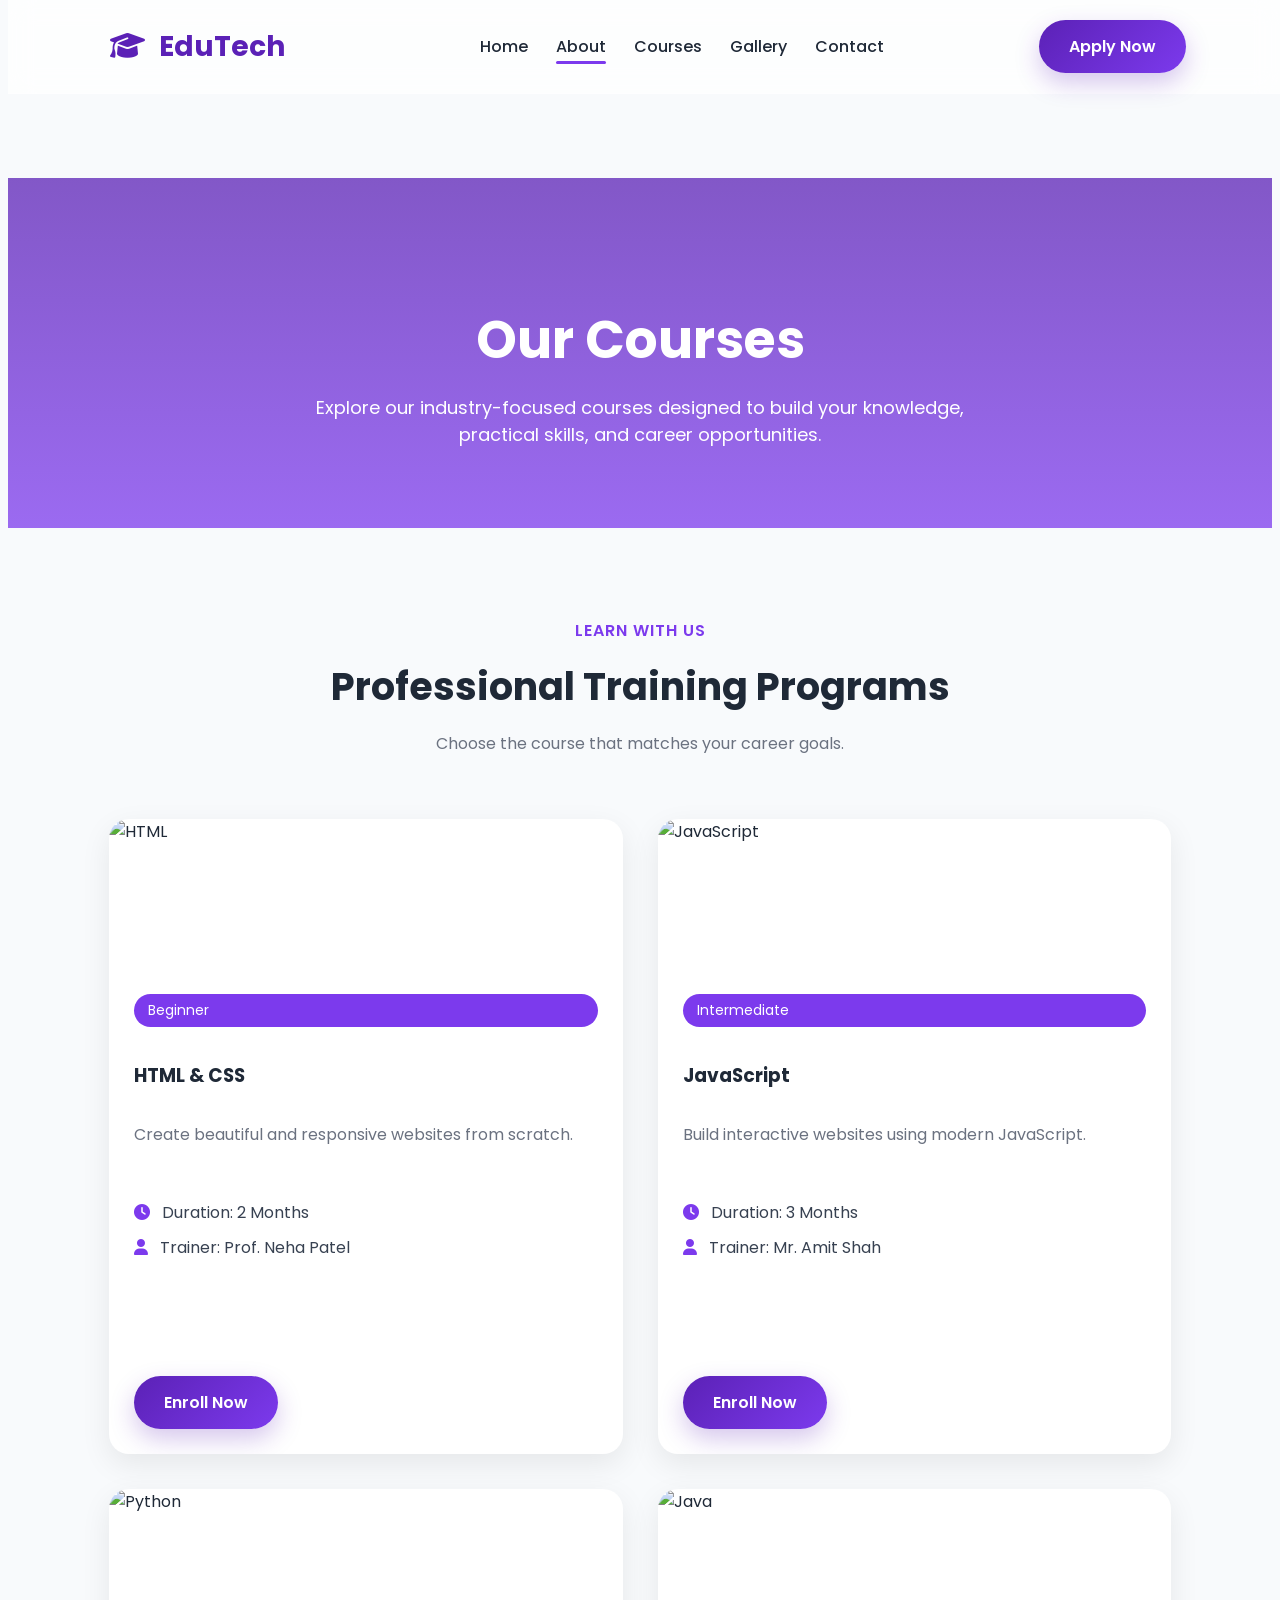
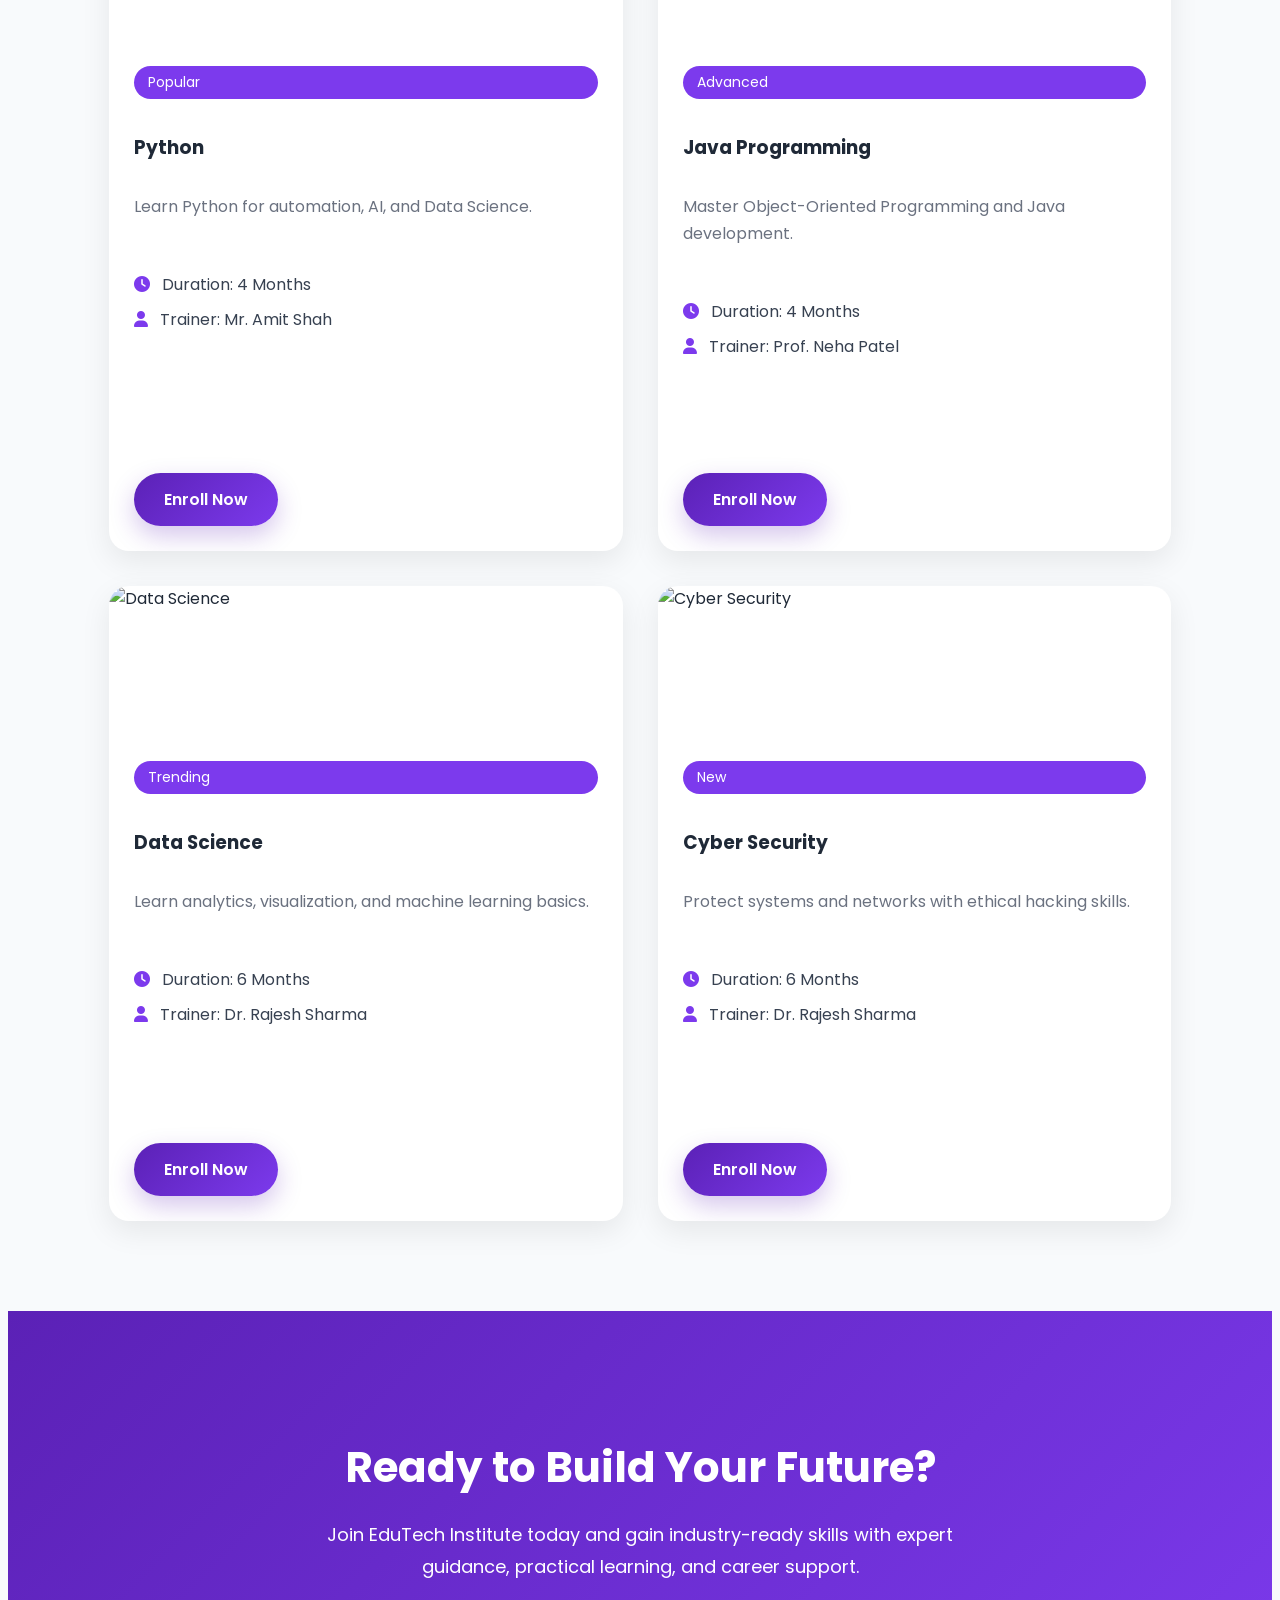
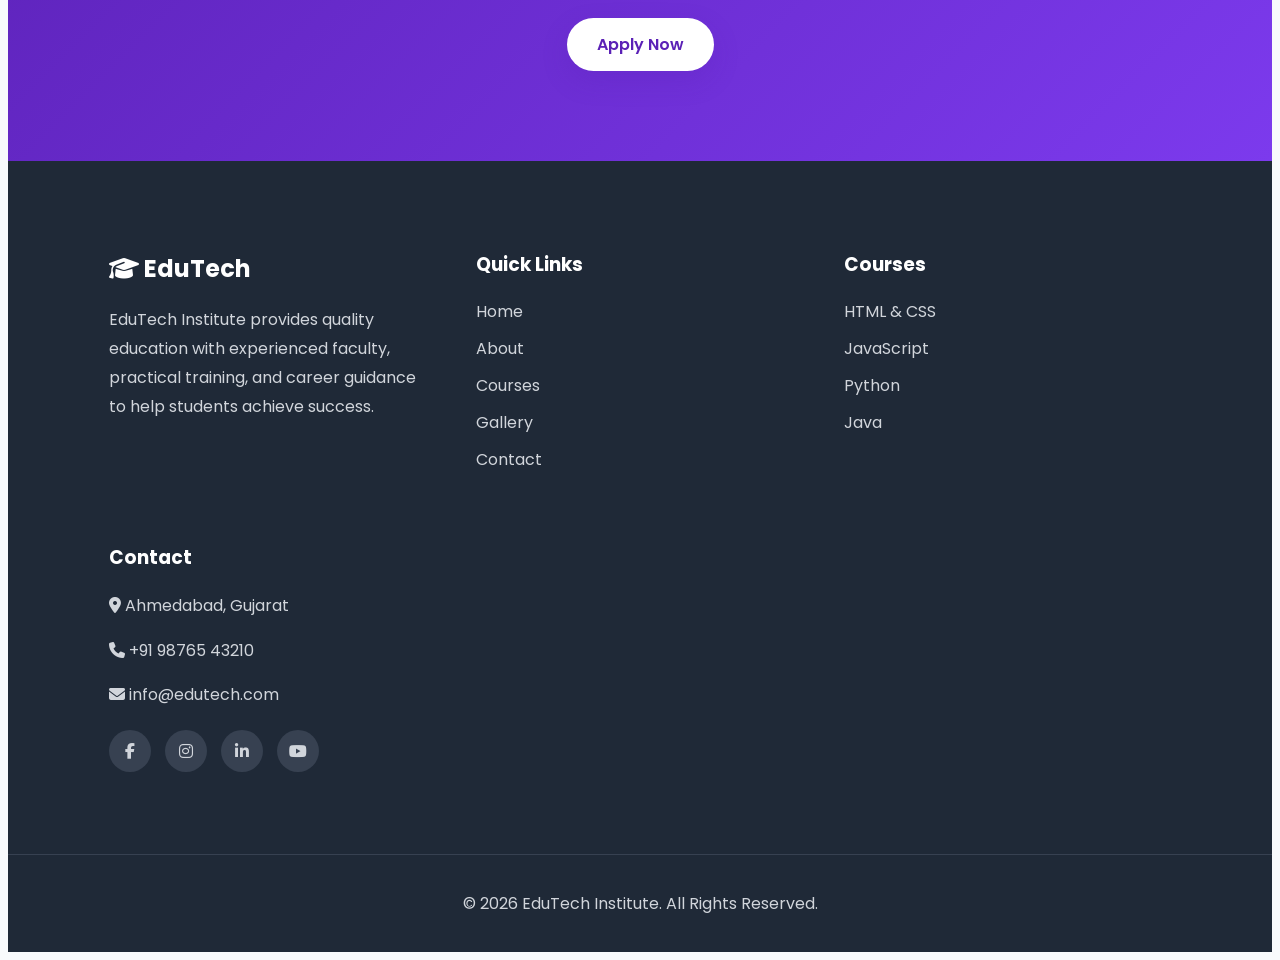
==== courses.html @ 374a86cc "Add files via upload" ====
<!DOCTYPE html>
<html lang="en">

<head>

    <meta charset="UTF-8">

    <meta name="viewport" content="width=device-width, initial-scale=1.0">

    <title>About | EduTech Institute</title>

	<link rel="icon" href="images/logo.png">

    <link rel="stylesheet" href="style.css">

    <link href="https://fonts.googleapis.com/css2?family=Poppins:wght@300;400;500;600;700&display=swap" rel="stylesheet">

    <link rel="stylesheet"
        href="https://cdnjs.cloudflare.com/ajax/libs/font-awesome/6.6.0/css/all.min.css">

</head>

<body>
<!--================ PRELOADER =================-->

<div id="preloader">

    <div class="loader"></div>

</div>

<!--================ NAVBAR ================-->

<header>

    <nav class="navbar">

    <div class="logo">
        <i class="fa-solid fa-graduation-cap"></i>
        EduTech
    </div>

    <div class="menu-toggle" id="menu-toggle">
        <i class="fa-solid fa-bars"></i>
    </div>

    <ul class="nav-links" id="nav-links">

            <li><a href="index.html">Home</a></li>

            <li><a class="active" href="about.html">About</a></li>

            <li><a href="courses.html">Courses</a></li>

            <li><a href="gallery.html">Gallery</a></li>

            <li><a href="contact.html">Contact</a></li>

        </ul>

        <a href="contact.html" class="btn">Apply Now</a>

    </nav>

</header>
<!--================ COURSES HERO ================-->

<section class="page-hero">

    <div class="page-hero-content">

        <h1>Our Courses</h1>

        <p>
            Explore our industry-focused courses designed to build your knowledge,
            practical skills, and career opportunities.
        </p>

    </div>

</section>
<!--================ COURSES =================-->

<section class="courses-page">

    <div class="section-title">

        <span>Learn With Us</span>

        <h2>Professional Training Programs</h2>

        <p>
            Choose the course that matches your career goals.
        </p>

    </div>

    <div class="course-grid">

        <div class="course-box">

            <img src="img/html&css.jfif" alt="HTML">

            <div class="course-details">

                <span class="badge">Beginner</span>

                <h3>HTML & CSS</h3>

                <p>Create beautiful and responsive websites from scratch.</p>

                <ul>

                    <li><i class="fa-solid fa-clock"></i> Duration: 2 Months</li>

                    <li><i class="fa-solid fa-user"></i> Trainer: Prof. Neha Patel</li>

                </ul>

                <a href="contact.html" class="btn">Enroll Now</a>

            </div>

        </div>

        <div class="course-box">

            <img src="img/javascript.jfif" alt="JavaScript">

            <div class="course-details">

                <span class="badge">Intermediate</span>

                <h3>JavaScript</h3>

                <p>Build interactive websites using modern JavaScript.</p>

                <ul>

                    <li><i class="fa-solid fa-clock"></i> Duration: 3 Months</li>

                    <li><i class="fa-solid fa-user"></i> Trainer: Mr. Amit Shah</li>

                </ul>

                <a href="contact.html" class="btn">Enroll Now</a>

            </div>

        </div>

        <div class="course-box">

            <img src="img/python.jfif" alt="Python">

            <div class="course-details">

                <span class="badge">Popular</span>

                <h3>Python</h3>

                <p>Learn Python for automation, AI, and Data Science.</p>

                <ul>

                    <li><i class="fa-solid fa-clock"></i> Duration: 4 Months</li>

                    <li><i class="fa-solid fa-user"></i> Trainer: Mr. Amit Shah</li>

                </ul>

                <a href="contact.html" class="btn">Enroll Now</a>

            </div>

        </div>

        <div class="course-box">

            <img src="img/java.jfif" alt="Java">

            <div class="course-details">

                <span class="badge">Advanced</span>

                <h3>Java Programming</h3>

                <p>Master Object-Oriented Programming and Java development.</p>

                <ul>

                    <li><i class="fa-solid fa-clock"></i> Duration: 4 Months</li>

                    <li><i class="fa-solid fa-user"></i> Trainer: Prof. Neha Patel</li>

                </ul>

                <a href="contact.html" class="btn">Enroll Now</a>

            </div>

        </div>

        <div class="course-box">

            <img src="img/data science.jfif" alt="Data Science">

            <div class="course-details">

                <span class="badge">Trending</span>

                <h3>Data Science</h3>

                <p>Learn analytics, visualization, and machine learning basics.</p>

                <ul>

                    <li><i class="fa-solid fa-clock"></i> Duration: 6 Months</li>

                    <li><i class="fa-solid fa-user"></i> Trainer: Dr. Rajesh Sharma</li>

                </ul>

                <a href="contact.html" class="btn">Enroll Now</a>

            </div>

        </div>

        <div class="course-box">

            <img src="img/cybersecurity.jfif" alt="Cyber Security">

            <div class="course-details">

                <span class="badge">New</span>

                <h3>Cyber Security</h3>

                <p>Protect systems and networks with ethical hacking skills.</p>

                <ul>

                    <li><i class="fa-solid fa-clock"></i> Duration: 6 Months</li>

                    <li><i class="fa-solid fa-user"></i> Trainer: Dr. Rajesh Sharma</li>

                </ul>

                <a href="contact.html" class="btn">Enroll Now</a>

            </div>

        </div>

    </div>

</section>
<!-- ================= CALL TO ACTION ================= -->

<section class="cta fade-up">
		
    <div class="cta-content">

        <h2>Ready to Build Your Future?</h2>

        <p>
            Join EduTech Institute today and gain industry-ready skills with expert guidance,
            practical learning, and career support.
        </p>

        <a href="contact.html" class="btn">Apply Now</a>

    </div>

</section>
<!-- ================= FOOTER ================= -->

<footer>

    <div class="footer-container">

        <div class="footer-box">

            <h2><i class="fa-solid fa-graduation-cap"></i> EduTech</h2>

            <p>
                EduTech Institute provides quality education with experienced faculty,
                practical training, and career guidance to help students achieve success.
            </p>

        </div>

        <div class="footer-box">

            <h3>Quick Links</h3>

            <a href="index.html">Home</a>
            <a href="about.html">About</a>
            <a href="courses.html">Courses</a>
            <a href="gallery.html">Gallery</a>
            <a href="contact.html">Contact</a>

        </div>

        <div class="footer-box">

            <h3>Courses</h3>

            <a href="#">HTML & CSS</a>
            <a href="#">JavaScript</a>
            <a href="#">Python</a>
            <a href="#">Java</a>

        </div>

        <div class="footer-box">

            <h3>Contact</h3>

            <p><i class="fa-solid fa-location-dot"></i> Ahmedabad, Gujarat</p>

            <p><i class="fa-solid fa-phone"></i> +91 98765 43210</p>

            <p><i class="fa-solid fa-envelope"></i> info@edutech.com</p>

            <div class="social-icons">

                <a href="#"><i class="fab fa-facebook-f"></i></a>

                <a href="#"><i class="fab fa-instagram"></i></a>

                <a href="#"><i class="fab fa-linkedin-in"></i></a>

                <a href="#"><i class="fab fa-youtube"></i></a>

            </div>

        </div>

    </div>

    <div class="footer-bottom">

       <p>

© <span id="year"></span> EduTech Institute. All Rights Reserved.

</p>
    </div>

</footer>
<button id="topBtn" title="Go to Top">
    <i class="fa-solid fa-arrow-up"></i>
</button>

<script src="script.js"></script>
</body>

</html>
---- style.css ----
html{
    scroll-behavior:smooth;
}
::selection{
    background:#7C3AED;
    color:#fff;
}
body{
    font-family:'Poppins',sans-serif;
    background:#F8FAFC;
    color:#1F2937;
    overflow-x:hidden;
    padding-top:90px; /* important for fixed navbar */
}
/* ================= NAVBAR ================= */

header{
    position:fixed;
    top:0;
    width:100%;
    z-index:1000;
    backdrop-filter:blur(12px);
    background:rgba(255,255,255,.75);
    border-bottom:1px solid rgba(255,255,255,.25);
}

.navbar{
    display:flex;
    justify-content:space-between;
    align-items:center;
    padding:18px 8%;
}

.logo{
    font-size:28px;
    font-weight:700;
    color:#5B21B6;
}

.logo i{
    margin-right:8px;
}

.nav-links{
    display:flex;
    gap:28px;
    list-style:none;
}

.nav-links a{
    text-decoration:none;
    color:#1F2937;
    font-weight:500;
    position:relative;
    transition:.3s;
}

.nav-links a::after{
    content:'';
    position:absolute;
    left:0;
    bottom:-6px;
    width:0;
    height:3px;
    background:#7C3AED;
    border-radius:10px;
    transition:.3s;
}

.nav-links a:hover::after,
.nav-links a.active::after{
    width:100%;
}

.nav-links a:hover{
    color:#7C3AED;
}
/*================ HERO =================*/

.hero{

    display:flex;

    align-items:center;

    justify-content:space-between;

    gap:60px;

    padding:80px 8%;

    min-height:90vh;

    background:linear-gradient(135deg,#F8F5FF,#EEF2FF);

}

.hero-text{

    flex:1;

}

.tag{

    display:inline-block;

    color:#7C3AED;

    font-weight:600;

    margin-bottom:20px;

    font-size:18px;

}

.hero-text h1{

    font-size:58px;

    line-height:1.2;

    color:#1F2937;

    margin-bottom:25px;

}

.hero-text p{

    font-size:18px;

    color:#6B7280;

    line-height:1.8;

    margin-bottom:35px;

}

.hero-buttons{

    display:flex;

    gap:20px;

}

.hero-image{

    flex:1;

    display:flex;

    justify-content:center;

}

.hero-image img{

    width:100%;

    max-width:550px;

    border-radius:25px;

    box-shadow:0 20px 40px rgba(0,0,0,.15);

    animation:float 4s ease-in-out infinite;

}

@keyframes float{

0%,100%{

transform:translateY(0);

}

50%{

transform:translateY(-15px);

}

}
/* ================= FEATURES ================= */

.features{
    padding:90px 8%;
    background:#F8FAFC;
}

.section-title{
    text-align:center;
    margin-bottom:60px;
}

.section-title span{
    color:#7C3AED;
    font-weight:600;
    letter-spacing:1px;
    text-transform:uppercase;
}

.section-title h2{
    margin:15px 0;
    font-size:38px;
    color:#1F2937;
}

.section-title p{
    max-width:650px;
    margin:auto;
    color:#6B7280;
    line-height:1.8;
}

.feature-container{
    display:grid;
    grid-template-columns:repeat(auto-fit,minmax(240px,1fr));
    gap:30px;
}

.feature-card{
    background:#fff;
    padding:35px 25px;
    border-radius:18px;
    text-align:center;
    box-shadow:0 10px 30px rgba(0,0,0,.08);
    transition:.4s;
}

.feature-card:hover{
    transform:translateY(-10px);
    box-shadow:0 18px 40px rgba(91,33,182,.18);
}

.feature-card i{
    font-size:50px;
    color:#7C3AED;
    margin-bottom:20px;
}

.feature-card h3{
    margin-bottom:15px;
    color:#1F2937;
}

.feature-card p{
    color:#6B7280;
    line-height:1.7;
}
/* ================= ABOUT PREVIEW ================= */

.about-preview{
    display:flex;
    align-items:center;
    justify-content:space-between;
    gap:60px;
    padding:90px 8%;
    background:#ffffff;
    flex-wrap:wrap;
}

.about-image{
    flex:1;
    min-width:300px;
}

.about-image img{
    width:100%;
    border-radius:20px;
    box-shadow:0 20px 40px rgba(0,0,0,.12);
    transition:.4s;
}

.about-image img:hover{
    transform:scale(1.03);
}

.about-content{
    flex:1;
    min-width:300px;
}

.about-content span{
    color:#7C3AED;
    font-weight:600;
    text-transform:uppercase;
}

.about-content h2{
    margin:15px 0 20px;
    font-size:38px;
    color:#1F2937;
}

.about-content p{
    color:#6B7280;
    line-height:1.8;
    margin-bottom:30px;
}

.about-boxes{
    display:flex;
    gap:20px;
    flex-wrap:wrap;
    margin-bottom:30px;
}

.about-box{
    background:#F8FAFC;
    padding:20px;
    border-radius:15px;
    text-align:center;
    flex:1;
    min-width:120px;
    transition:.3s;
}

.about-box:hover{
    background:#7C3AED;
    color:#fff;
    transform:translateY(-5px);
}

.about-box:hover p{
    color:#fff;
}

.about-box h3{
    font-size:28px;
    margin-bottom:8px;
    color:#5B21B6;
}

.about-box:hover h3{
    color:#fff;
}

.about-box p{
    margin:0;
    color:#6B7280;
}
/* ================= COURSES ================= */

.courses{
    padding:90px 8%;
    background:#F8FAFC;
}

.course-container{
    display:grid;
    grid-template-columns:repeat(auto-fit,minmax(320px,1fr));
    gap:30px;
}

.course-card{
    padding:25px;
    display:flex;
    flex-direction:column;
    height:100%;
    background:#fff;
    border-radius:20px;
    overflow:hidden;
    box-shadow:0 12px 30px rgba(0,0,0,.08);
    transition:.4s;
}

.course-card:hover{
    transform:translateY(-12px);
    box-shadow:0 20px 40px rgba(91,33,182,.20);
}

.course-card img{
    width:100%;
    height:220px;
    object-fit:cover;
    transition:.4s;
}

.course-card:hover img{
    transform:scale(1.08);
}

.course-content{
    padding:25px;
}

.course-content h3{
    color:#1F2937;
    margin-bottom:15px;
}

.course-content p{
    color:#6B7280;
    line-height:1.7;
    margin-bottom:20px;
}

.course-info{
    display:flex;
    justify-content:space-between;
    margin-bottom:20px;
    color:#7C3AED;
    font-weight:600;
}

.course-info i{
    margin-right:6px;
}
/* ================= ACHIEVEMENTS ================= */

.achievements{
    padding:90px 8%;
    background:linear-gradient(135deg,#5B21B6,#7C3AED);
    color:#fff;
}

.achievement-container{
    display:grid;
    grid-template-columns:repeat(auto-fit,minmax(220px,1fr));
    gap:30px;
    margin-top:50px;
}

.achievement-card{
    background:rgba(255,255,255,.12);
    backdrop-filter:blur(10px);
    border-radius:20px;
    padding:35px 20px;
    text-align:center;
    transition:.4s;
}

.achievement-card:hover{
    transform:translateY(-10px);
    background:rgba(255,255,255,.20);
}

.achievement-card i{
    font-size:50px;
    margin-bottom:20px;
    color:#FFD54F;
}

.achievement-card h2{
    font-size:42px;
    margin-bottom:10px;
}

.achievement-card p{
    font-size:17px;
    color:#f3f4f6;
}

/* Make section title white inside achievements */

.achievements .section-title h2,
.achievements .section-title p,
.achievements .section-title span{
    color:#fff;
}
/* ================= TESTIMONIALS ================= */

.testimonials{
    padding:90px 8%;
    background:#ffffff;
}

.testimonial-container{
    display:grid;
    grid-template-columns:repeat(auto-fit,minmax(300px,1fr));
    gap:30px;
}

.testimonial-card{
    background:#fff;
    padding:35px 25px;
    border-radius:20px;
    text-align:center;
    box-shadow:0 12px 30px rgba(0,0,0,.08);
    transition:.4s;
}

.testimonial-card:hover{
    transform:translateY(-10px);
    box-shadow:0 20px 40px rgba(91,33,182,.18);
}

.testimonial-card img{
    width:90px;
    height:90px;
    border-radius:50%;
    object-fit:cover;
    border:4px solid #7C3AED;
    margin-bottom:20px;
}

.testimonial-card h3{
    margin-bottom:10px;
    color:#1F2937;
}

.stars{
    color:#F59E0B;
    margin-bottom:15px;
    font-size:18px;
}

.testimonial-card p{
    color:#6B7280;
    line-height:1.8;
    font-style:italic;
}
/* ================= CTA ================= */

.cta{
    padding:90px 8%;
    background:linear-gradient(135deg,#5B21B6,#7C3AED);
    text-align:center;
    color:#fff;
}

.cta h2{
    font-size:42px;
    margin-bottom:20px;
}

.cta p{
    max-width:700px;
    margin:0 auto 35px;
    line-height:1.8;
    font-size:18px;
}

.cta .btn{
    background:#fff;
    color:#5B21B6;
}

.cta .btn:hover{
    background:#F3F4F6;
}
/* ================= FOOTER ================= */

footer{
    background:#1F2937;
    color:#fff;
}

.footer-container{
    display:grid;
    grid-template-columns:repeat(auto-fit,minmax(250px,1fr));
    gap:40px;
    padding:70px 8%;
}

.footer-box h2,
.footer-box h3{
    margin-bottom:20px;
}

.footer-box p{
    color:#D1D5DB;
    line-height:1.8;
}

.footer-box a{
    display:block;
    color:#D1D5DB;
    text-decoration:none;
    margin-bottom:12px;
    transition:.3s;
}

.footer-box a:hover{
    color:#A78BFA;
    padding-left:8px;
}

.social-icons{
    margin-top:20px;
}

.social-icons a{
    display:inline-flex;
    align-items:center;
    justify-content:center;
    width:42px;
    height:42px;
    background:#374151;
    border-radius:50%;
    margin-right:10px;
    transition:.3s;
}

.social-icons a:hover{
    background:#7C3AED;
    color:#fff;
    transform:translateY(-5px);
}

.footer-bottom{
    border-top:1px solid #374151;
    text-align:center;
    padding:20px;
    color:#D1D5DB;
}
/* ================= BUTTONS ================= */

.btn{
    display:inline-block;
    padding:14px 30px;
    border-radius:50px;
    background:linear-gradient(135deg,#5B21B6,#7C3AED);
    color:#fff;
    text-decoration:none;
    font-weight:600;
    transition:.35s ease;
    box-shadow:0 10px 25px rgba(91,33,182,.25);
}

.btn:hover{
    transform:translateY(-4px) scale(1.05);
    box-shadow:0 18px 35px rgba(91,33,182,.35);
}

.btn-outline{
    display:inline-block;
    padding:14px 30px;
    border:2px solid #7C3AED;
    border-radius:50px;
    color:#7C3AED;
    text-decoration:none;
    font-weight:600;
    transition:.4s;
}

.btn-outline:hover{
    background:#7C3AED;
    color:#fff;
    transform:translateY(-5px);
}
/* ================= SCROLL ANIMATION ================= */

.fade-up{
    opacity:0;
    transform:translateY(40px);
    transition:all .8s ease;
}

.fade-up.show{
    opacity:1;
    transform:translateY(0);
}
/* ================= BACK TO TOP ================= */

#topBtn{
    position:fixed;
    bottom:25px;
    right:25px;
    width:50px;
    height:50px;
    border:none;
    border-radius:50%;
    background:#7C3AED;
    color:#fff;
    font-size:18px;
    cursor:pointer;
    opacity:0;
    visibility:hidden;
    transition:.3s;
    box-shadow:0 10px 25px rgba(124,58,237,.35);
    z-index:999;
}

#topBtn.show{
    opacity:1;
    visibility:visible;
}

#topBtn:hover{
    transform:translateY(-5px);
    background:#5B21B6;
}
/* ================= MOBILE ================= */

@media (max-width:768px){

    .navbar{
        flex-direction:column;
        gap:15px;
    }

    .nav-links{
        flex-wrap:wrap;
        justify-content:center;
        gap:18px;
    }

    .hero{

    flex-direction:column-reverse;

    text-align:center;

    padding:50px 6%;

}

.hero-buttons{

    justify-content:center;

    flex-wrap:wrap;

}

.hero-text h1{

    font-size:38px;

}

.hero-image img{

    max-width:100%;

}
    .section-title h2,
    .about-content h2,
    .cta h2{
        font-size:30px;
    }

    .about-boxes{
        justify-content:center;
    }
}
/* ================= PAGE HERO ================= */

.page-hero{

    margin-top:80px;
    height:350px;

    background:linear-gradient(rgba(91,33,182,.75),
    rgba(124,58,237,.75)),
    url("images/campus.jpg") center/cover;

    display:flex;

    align-items:center;

    justify-content:center;

    text-align:center;

    color:white;

}

.page-hero h1{

    font-size:52px;

    margin-bottom:15px;

}

.page-hero p{

    font-size:18px;

    max-width:700px;

    margin:auto;

}
/* ================= MISSION & VISION ================= */

.mission-section{
    padding:90px 8%;
    background:#F8FAFC;
}

.mission-container{
    display:grid;
    grid-template-columns:repeat(auto-fit,minmax(320px,1fr));
    gap:35px;
    margin-top:50px;
}

.mission-card{
    background:#fff;
    padding:40px 30px;
    border-radius:20px;
    text-align:center;
    box-shadow:0 12px 30px rgba(0,0,0,.08);
    transition:.4s;
}

.mission-card:hover{
    transform:translateY(-10px);
    box-shadow:0 20px 40px rgba(91,33,182,.18);
}

.mission-card i{
    font-size:55px;
    color:#7C3AED;
    margin-bottom:20px;
}

.mission-card h3{
    margin-bottom:18px;
    color:#1F2937;
}

.mission-card p{
    color:#6B7280;
    line-height:1.8;
}
/* ================= PRINCIPAL ================= */

.principal-section{
    padding:90px 8%;
    display:flex;
    align-items:center;
    gap:60px;
    flex-wrap:wrap;
    background:#fff;
}

.principal-image{
    flex:1;
    min-width:300px;
}

.principal-image img{
    width:100%;
    border-radius:20px;
    box-shadow:0 15px 35px rgba(0,0,0,.12);
}

.principal-content{
    flex:1;
    min-width:300px;
}

.principal-content span{
    color:#7C3AED;
    font-weight:600;
    text-transform:uppercase;
}

.principal-content h2{
    margin:15px 0;
    font-size:38px;
    color:#1F2937;
}

.principal-content p{
    color:#6B7280;
    line-height:1.8;
    margin-bottom:20px;
}
/*================ FACULTY =================*/

.faculty{
    padding:90px 8%;
    background:#F8FAFC;
}

.faculty-container{
    display:grid;
    grid-template-columns:repeat(auto-fit,minmax(280px,1fr));
    gap:30px;
    margin-top:50px;
}

.faculty-card{
    background:#fff;
    border-radius:20px;
    overflow:hidden;
    text-align:center;
    box-shadow:0 10px 30px rgba(0,0,0,.08);
    transition:.4s;
}

.faculty-card:hover{
    transform:translateY(-10px);
    box-shadow:0 18px 40px rgba(91,33,182,.18);
}

.faculty-card img{
    width:100%;
    height:300px;
    object-fit:cover;
}

.faculty-card h3{
    margin-top:20px;
    color:#1F2937;
}

.designation{
    color:#7C3AED;
    font-weight:600;
    margin:10px 0;
}

.faculty-card p{
    padding:0 20px 25px;
    color:#6B7280;
    line-height:1.7;
}
/*================ WHY US =================*/

.why-us{
    padding:90px 8%;
    background:#ffffff;
}

.why-container{
    display:grid;
    grid-template-columns:repeat(auto-fit,minmax(250px,1fr));
    gap:30px;
    margin-top:50px;
}

.why-card{
    background:#fff;
    padding:35px 25px;
    text-align:center;
    border-radius:18px;
    box-shadow:0 10px 25px rgba(0,0,0,.08);
    transition:.4s;
}

.why-card:hover{
    background:#7C3AED;
    color:#fff;
    transform:translateY(-10px);
}

.why-card i{
    font-size:50px;
    margin-bottom:20px;
    color:#7C3AED;
}

.why-card:hover i{
    color:#FFD54F;
}

.why-card p{
    color:#6B7280;
    line-height:1.7;
}

.why-card:hover p{
    color:#fff;
}
/*================ COURSES PAGE =================*/

.courses-page{
    padding:90px 8%;
    background:#F8FAFC;
}

.course-grid{
    display:grid;
    grid-template-columns:repeat(auto-fit,minmax(340px,1fr));
    gap:35px;
    margin-top:50px;
	align-items:stretch;

}

.course-box{
    background:#fff;
    border-radius:20px;
    overflow:hidden;
    box-shadow:0 10px 30px rgba(0,0,0,.08);
    transition:.4s;

    display:flex;
    flex-direction:column;
}

.course-box:hover{
    transform:translateY(-10px);
    box-shadow:0 20px 40px rgba(91,33,182,.20);
}

.course-box img{
    width:100%;
    height:220px;
    object-fit:cover;
}

.course-details{
    padding:25px;
    display:flex;
    flex-direction:column;
    height:100%;
}

.badge{
    display:inline-block;
    background:#7C3AED;
    color:#fff;
    padding:6px 14px;
    border-radius:30px;
    font-size:14px;
    margin-bottom:15px;
}

.course-details h3{
    margin-bottom:15px;
    color:#1F2937;
}

.course-details p{
    color:#6B7280;
    line-height:1.7;
}

.course-details ul{
    list-style:none;
    padding:20px 0;
}

.course-details ul li{
    margin-bottom:10px;
    color:#374151;
}

.course-details i{
    color:#7C3AED;
    margin-right:8px;
}
.course-details .btn{
    margin-top:auto;
    align-self:flex-start;
}
/*================ GALLERY PAGE =================*/

.gallery-page{
    padding:90px 8%;
    background:#F8FAFC;
}

.gallery-grid{
    display:grid;
    grid-template-columns:repeat(auto-fit,minmax(280px,1fr));
    gap:25px;
    margin-top:50px;
}

.gallery-card{
    position:relative;
    overflow:hidden;
    border-radius:20px;
    box-shadow:0 10px 30px rgba(0,0,0,.08);
}

.gallery-card img{
    width:100%;
    height:260px;
    object-fit:cover;
    transition:.5s;
}

.gallery-overlay{
    position:absolute;
    left:0;
    right:0;
    bottom:0;
    background:linear-gradient(transparent,rgba(91,33,182,.95));
    color:#fff;
    text-align:center;
    padding:40px 20px 20px;
    transform:translateY(100%);
    transition:.4s;
}

.gallery-card:hover img{
    transform:scale(1.1);
}

.gallery-card:hover .gallery-overlay{
    transform:translateY(0);
}
/*================ CONTACT PAGE =================*/

.contact-page{
    padding:90px 8%;
    background:#F8FAFC;
}

.contact-info{
    display:grid;
    grid-template-columns:repeat(auto-fit,minmax(220px,1fr));
    gap:25px;
    margin-bottom:60px;
}

.info-card{
    background:#fff;
    text-align:center;
    padding:30px;
    border-radius:18px;
    box-shadow:0 10px 25px rgba(0,0,0,.08);
    transition:.3s;
}

.info-card:hover{
    transform:translateY(-8px);
}

.info-card i{
    font-size:40px;
    color:#7C3AED;
    margin-bottom:15px;
}

.contact-container{
    display:flex;
    gap:40px;
    align-items:center;
    flex-wrap:wrap;
}

.contact-form,
.contact-image{
    flex:1;
    min-width:300px;
}

.contact-form{
    background:#fff;
    padding:35px;
    border-radius:20px;
    box-shadow:0 10px 30px rgba(0,0,0,.08);
}

.contact-form form{
    display:flex;
    flex-direction:column;
    gap:18px;
}

.contact-form input,
.contact-form textarea{
    padding:15px;
    border:1px solid #ddd;
    border-radius:10px;
    font-family:Poppins,sans-serif;
}

.contact-form input:focus,
.contact-form textarea:focus{
    outline:none;
    border-color:#7C3AED;
}

.contact-image img{
    width:100%;
    border-radius:20px;
}

.map-section{
    padding:0 8% 90px;
}

.map-section iframe{
    width:100%;
    height:400px;
    border:none;
    border-radius:20px;
}

.faq{
    padding:90px 8%;
    background:#fff;
}

.faq-container{
    display:grid;
    gap:20px;
    margin-top:40px;
}

.faq-item{
    background:#F8FAFC;
    padding:25px;
    border-radius:15px;
    box-shadow:0 8px 20px rgba(0,0,0,.06);
}

.faq-item h3{
    color:#5B21B6;
    margin-bottom:10px;
}

.faq-item p{
    color:#6B7280;
}



::-webkit-scrollbar{
    width:10px;
}

::-webkit-scrollbar-track{
    background:#F3F4F6;
}

::-webkit-scrollbar-thumb{
    background:#7C3AED;
    border-radius:20px;
}

::-webkit-scrollbar-thumb:hover{
    background:#5B21B6;
}
img{
    max-width:100%;
    display:block;
}
@keyframes fadeUp{

from{

opacity:0;

transform:translateY(40px);

}

to{

opacity:1;

transform:translateY(0);

}

}

.fade-up{

animation:fadeUp .8s ease forwards;

}
/* ================= MOBILE NAVBAR ================= */

.menu-toggle{
    display:none;
    font-size:30px;
    color:#5B21B6;
    cursor:pointer;
}

@media screen and (max-width:768px){

    .menu-toggle{
        display:block;
    }

    .nav-links{

        display:none;

        flex-direction:column;

        position:absolute;

        top:75px;

        left:0;

        width:100%;

        background:#fff;

        padding:20px 0;

        text-align:center;

        box-shadow:0 10px 20px rgba(0,0,0,.1);

    }

    .nav-links.active{
        display:flex;
    }

    .navbar .btn{
        display:none;
    }

}
/*================ PRELOADER =================*/

#preloader{

    position:fixed;

    top:0;

    left:0;

    width:100%;

    height:100%;

    background:#ffffff;

    display:flex;

    justify-content:center;

    align-items:center;

    z-index:9999;

}

.loader{

    width:70px;

    height:70px;

    border:8px solid #E5E7EB;

    border-top:8px solid #7C3AED;

    border-radius:50%;

    animation:spin 1s linear infinite;

}

@keyframes spin{

    0%{

        transform:rotate(0deg);

    }

    100%{

        transform:rotate(360deg);

    }

}
/*================ THEME TOGGLE =================*/

.nav-actions{
    display:flex;
    align-items:center;
    gap:15px;
}

.theme-btn{
    width:45px;
    height:45px;
    border:none;
    border-radius:50%;
    background:#7C3AED;
    color:#fff;
    cursor:pointer;
    font-size:18px;
    transition:.3s;
}

.theme-btn:hover{
    transform:rotate(20deg) scale(1.08);
}

/* Dark Mode */

body.dark-mode{
    background:#111827;
    color:#F9FAFB;
}

body.dark-mode section{
    background:#111827 !important;
}

body.dark-mode .course-box,
body.dark-mode .faculty-card,
body.dark-mode .feature-card,
body.dark-mode .testimonial-card,
body.dark-mode .mission-card,
body.dark-mode .why-card,
body.dark-mode .info-card,
body.dark-mode .contact-form,
body.dark-mode .faq-item{
    background:#1F2937;
    color:#F9FAFB;
}

body.dark-mode h1,
body.dark-mode h2,
body.dark-mode h3{
    color:#F9FAFB;
}

body.dark-mode p{
    color:#D1D5DB;
}

body.dark-mode .nav-links a{
    color:#F9FAFB;
}

body.dark-mode header{
    background:#111827;
}
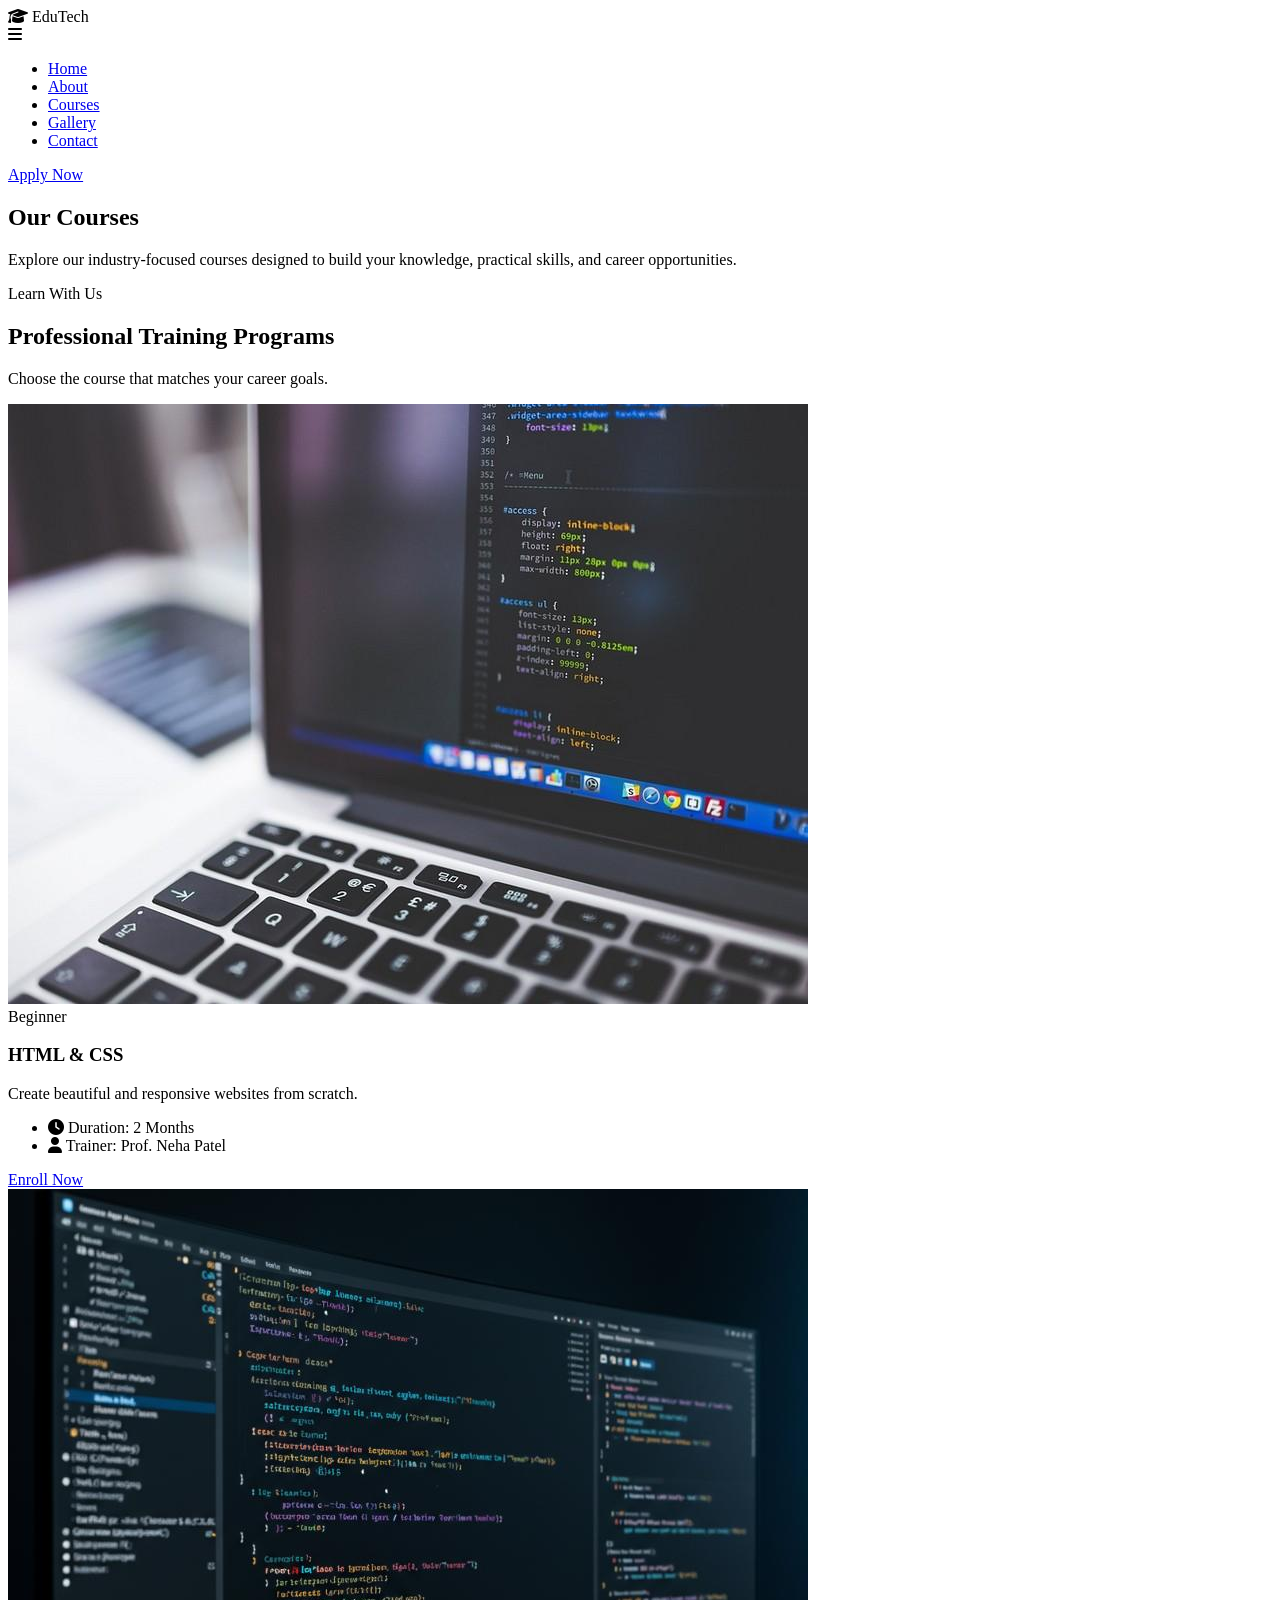
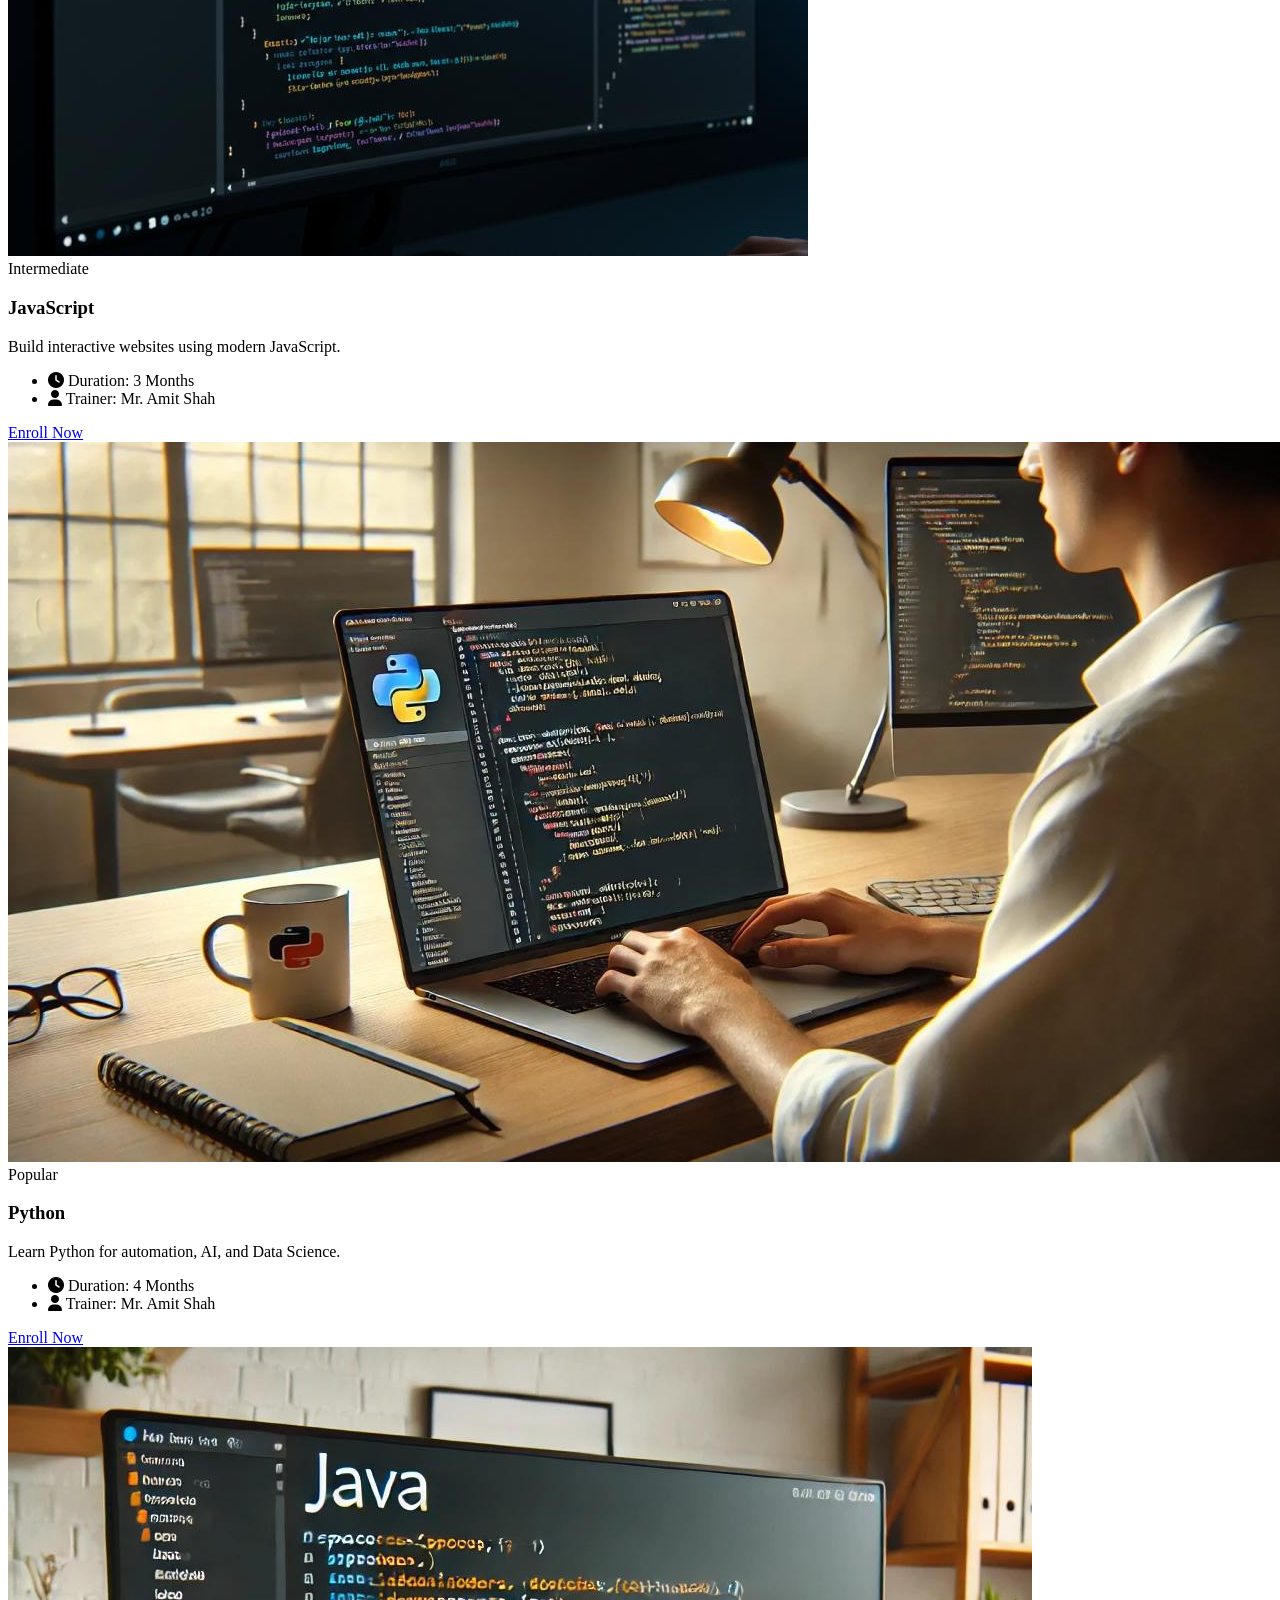
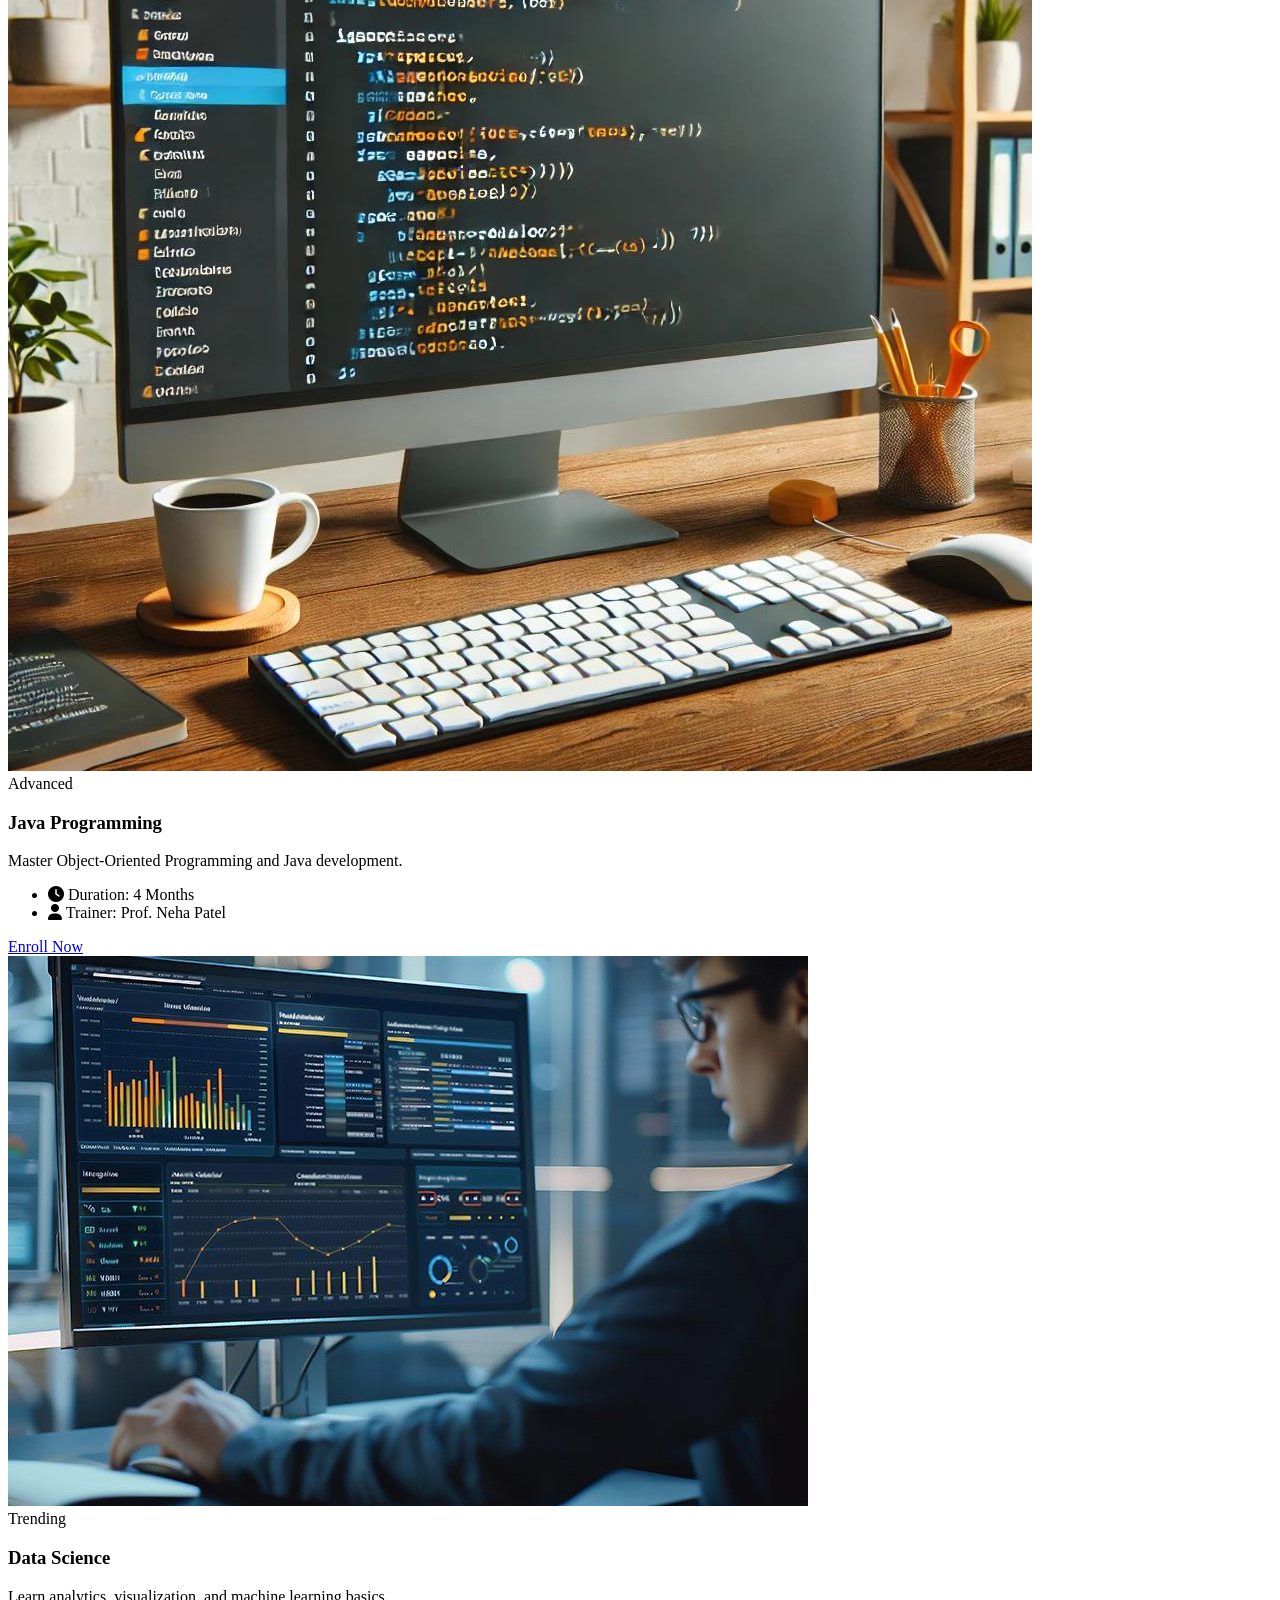
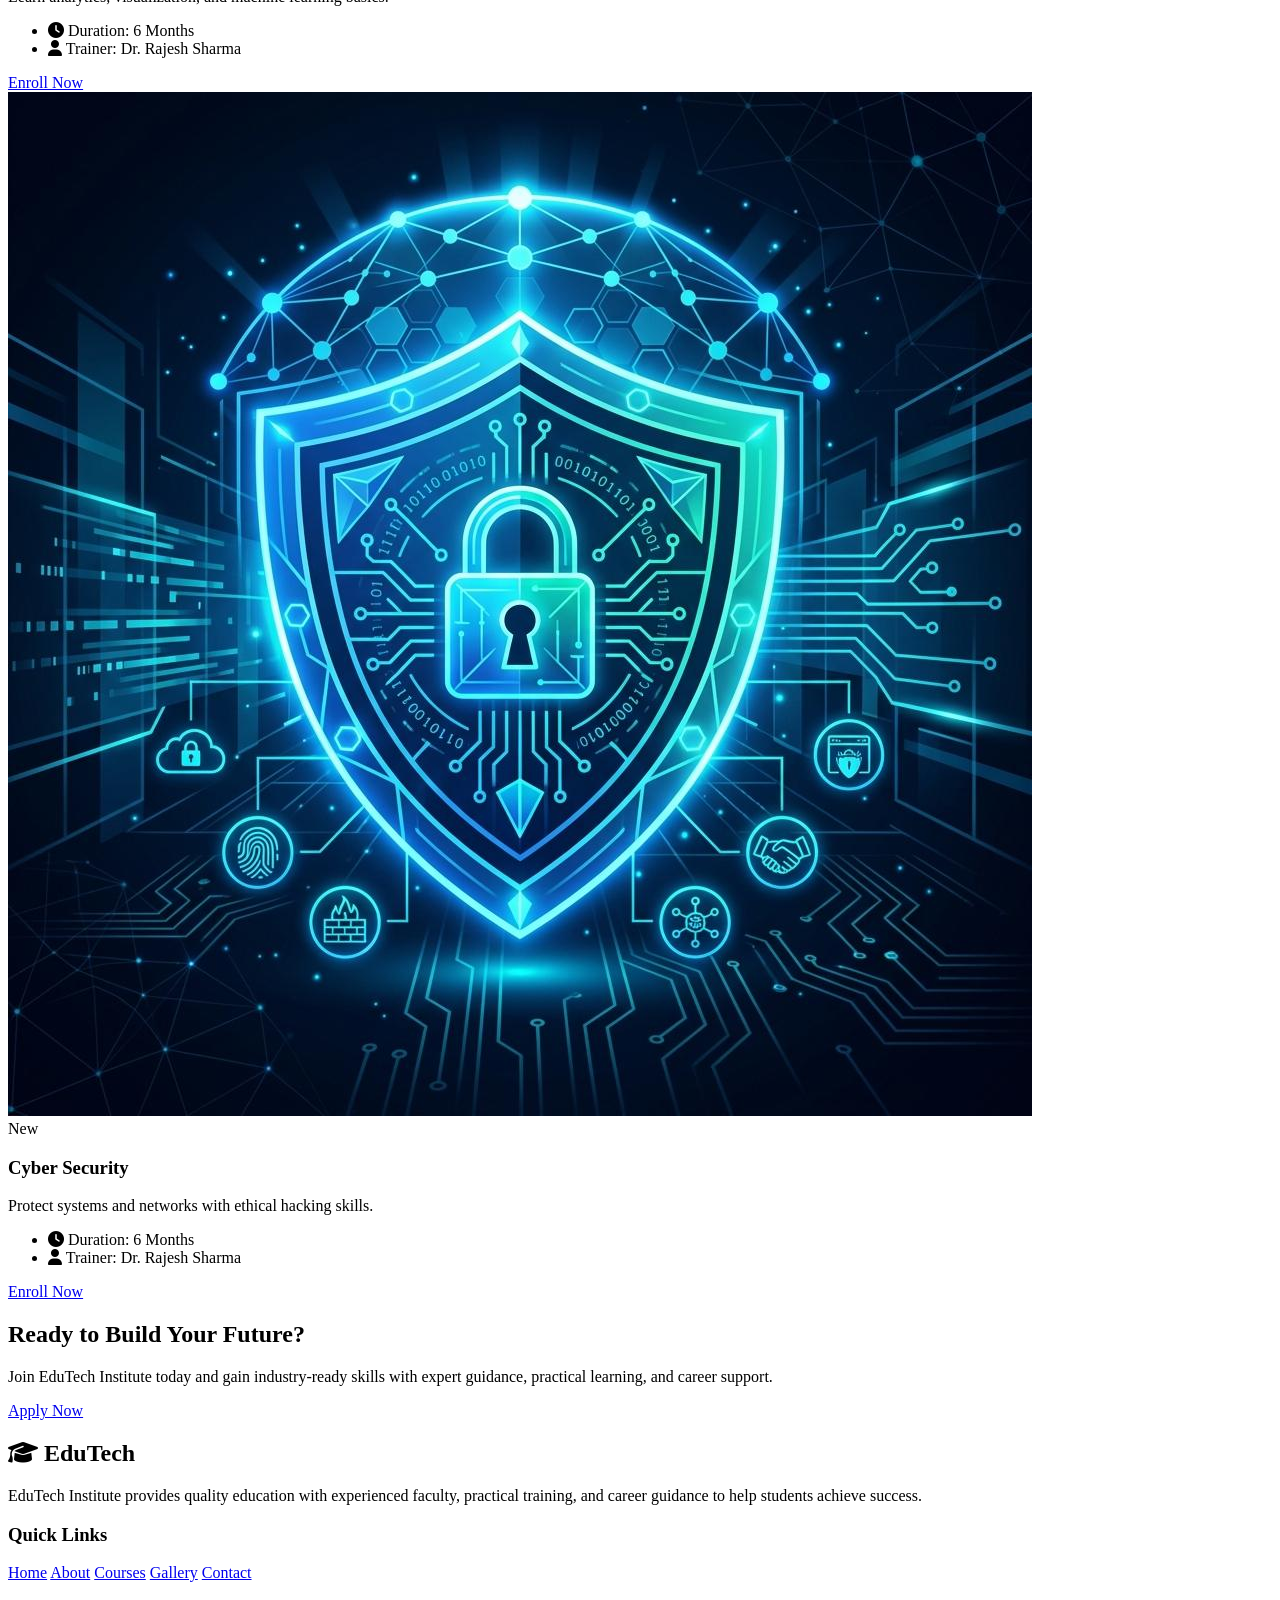
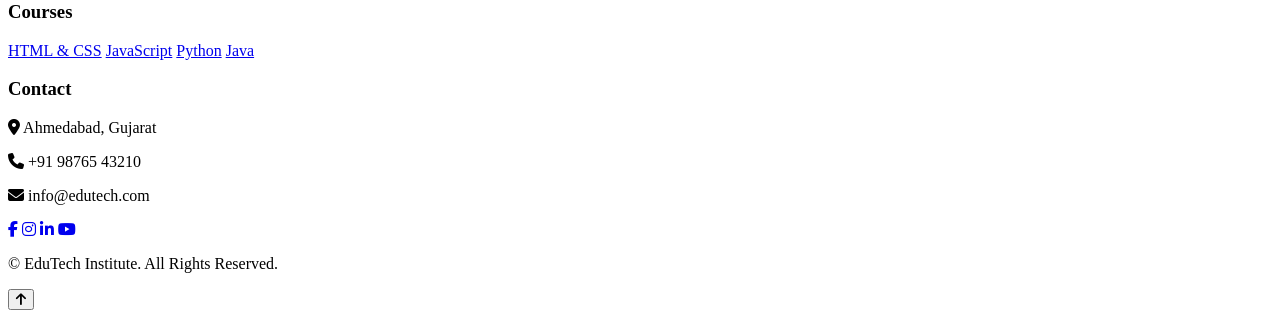
==== commit 23224020: "Add files via upload" ====
(no text change in the page or its own stylesheets)
